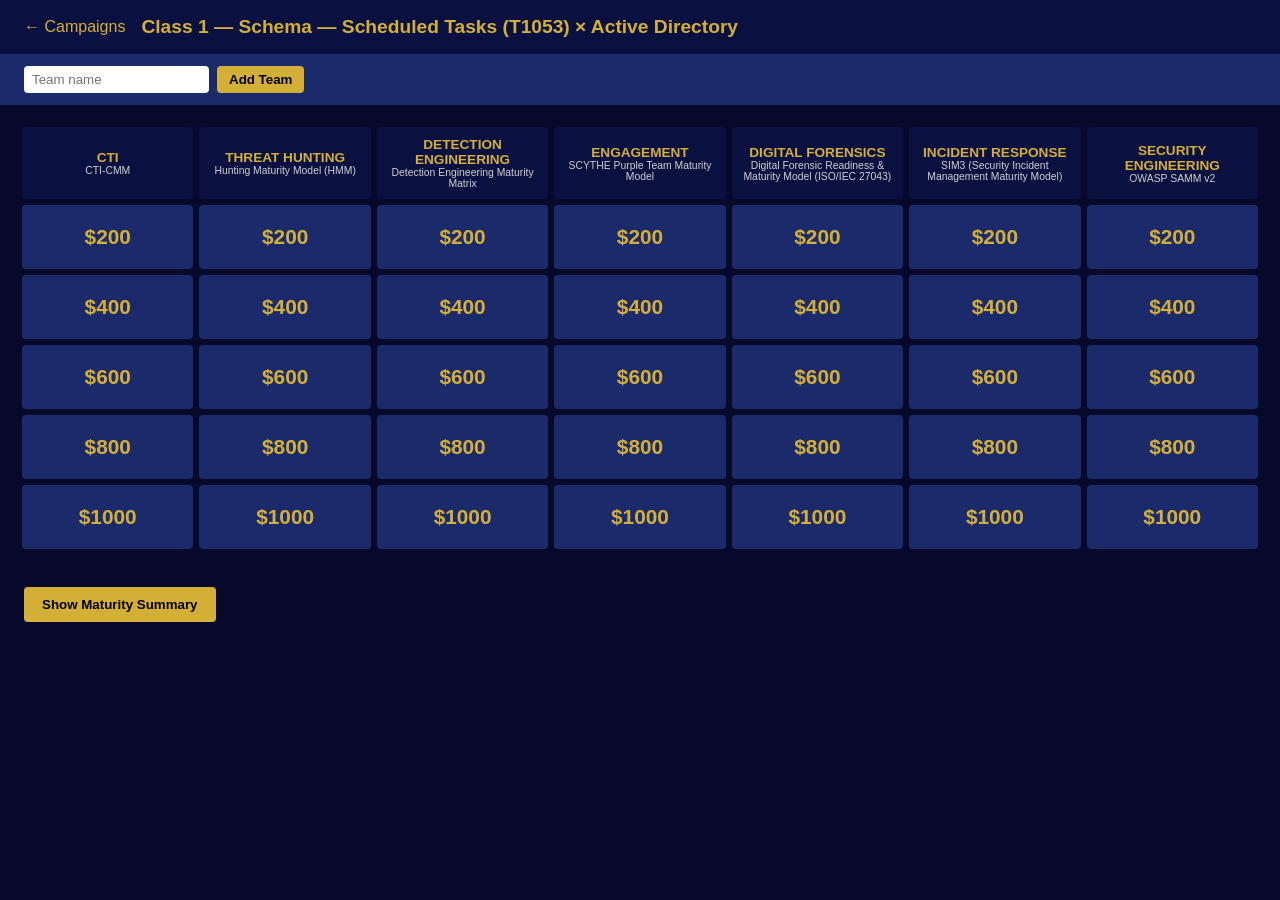
==== docs/board.html @ 270866ed "Add Phase 1 MVP: single-board static Jeopardy site for GitHub Pages Implements the first board from " ====
<!DOCTYPE html>
<html lang="en">
<head>
<meta charset="UTF-8">
<meta name="viewport" content="width=device-width, initial-scale=1.0">
<title>Hunt Jeopardy — Board</title>
<link rel="stylesheet" href="assets/css/style.css">
</head>
<body>
  <header class="topbar">
    <a href="index.html" class="back-link">&larr; Campaigns</a>
    <h1 id="campaign-title">Loading…</h1>
  </header>

  <section class="teams-panel" id="teams-panel">
    <div class="teams-controls">
      <input type="text" id="new-team-name" placeholder="Team name">
      <button id="add-team-btn">Add Team</button>
    </div>
    <div class="teams-scores" id="teams-scores"></div>
  </section>

  <main>
    <table class="board" id="board-table">
      <thead id="board-head"></thead>
      <tbody id="board-body"></tbody>
    </table>
  </main>

  <section class="summary-panel">
    <button id="show-summary-btn">Show Maturity Summary</button>
    <div id="summary-output"></div>
  </section>

  <div class="modal-backdrop" id="modal-backdrop">
    <div class="modal">
      <div class="modal-category" id="modal-category"></div>
      <div class="modal-points" id="modal-points"></div>
      <div class="modal-clue" id="modal-clue"></div>
      <button id="reveal-btn">Reveal Answer</button>
      <div class="modal-answer" id="modal-answer" hidden></div>
      <div class="modal-level" id="modal-level" hidden></div>

      <div class="modal-grading" id="modal-grading" hidden>
        <label for="grading-team">Award points to:</label>
        <select id="grading-team"></select>
        <button id="mark-correct-btn">Correct</button>
        <button id="mark-incorrect-btn">Incorrect / Skip</button>
      </div>

      <button class="modal-close" id="modal-close-btn">Close</button>
    </div>
  </div>

  <script src="assets/js/board.js"></script>
</body>
</html>
---- docs/assets/css/style.css ----
:root {
  --board-bg: #0a1140;
  --board-accent: #1b2a6b;
  --gold: #d4af37;
  --text: #f4f4f4;
  --correct: #1b7a3d;
  --incorrect: #8a1f1f;
  --used: #06092a;
}

* { box-sizing: border-box; }

body {
  margin: 0;
  font-family: "Segoe UI", Arial, sans-serif;
  background: var(--used);
  color: var(--text);
}

.landing {
  max-width: 720px;
  margin: 0 auto;
  padding: 48px 24px;
  text-align: center;
}

.landing h1 {
  color: var(--gold);
  font-size: 2.5rem;
  margin-bottom: 0;
}

.tagline { opacity: 0.85; }

.function-list {
  list-style: none;
  padding: 0;
  text-align: left;
  display: inline-block;
  margin: 24px 0;
}

.function-list li {
  padding: 6px 0;
  border-bottom: 1px solid var(--board-accent);
}

.play-button {
  display: inline-block;
  margin-top: 24px;
  padding: 14px 28px;
  background: var(--gold);
  color: #1a1a1a;
  font-weight: bold;
  text-decoration: none;
  border-radius: 6px;
}

.topbar {
  display: flex;
  align-items: center;
  gap: 16px;
  padding: 16px 24px;
  background: var(--board-bg);
}

.back-link { color: var(--gold); text-decoration: none; }

#campaign-title { margin: 0; color: var(--gold); font-size: 1.2rem; }

.teams-panel {
  padding: 12px 24px;
  background: var(--board-accent);
  display: flex;
  flex-wrap: wrap;
  gap: 16px;
  align-items: center;
}

.teams-controls { display: flex; gap: 8px; }

.teams-controls input {
  padding: 6px 8px;
  border-radius: 4px;
  border: none;
}

.teams-controls button {
  padding: 6px 12px;
  border-radius: 4px;
  border: none;
  background: var(--gold);
  cursor: pointer;
  font-weight: bold;
}

.teams-scores {
  display: flex;
  gap: 12px;
  flex-wrap: wrap;
}

.team-chip {
  background: var(--board-bg);
  padding: 6px 12px;
  border-radius: 4px;
  border: 1px solid var(--gold);
}

main {
  overflow-x: auto;
  padding: 16px;
}

table.board {
  width: 100%;
  border-collapse: separate;
  border-spacing: 6px;
  table-layout: fixed;
}

table.board th {
  background: var(--board-bg);
  color: var(--gold);
  padding: 10px 6px;
  font-size: 0.85rem;
  text-transform: uppercase;
  border-radius: 4px;
}

table.board th .model-name {
  display: block;
  font-size: 0.65rem;
  color: #cfcfcf;
  text-transform: none;
  font-weight: normal;
}

table.board td {
  padding: 0;
}

.cell-btn {
  width: 100%;
  height: 64px;
  background: var(--board-accent);
  color: var(--gold);
  border: none;
  border-radius: 4px;
  font-size: 1.3rem;
  font-weight: bold;
  cursor: pointer;
}

.cell-btn:hover { filter: brightness(1.2); }

.cell-btn.used {
  background: var(--used);
  color: #555;
  cursor: default;
}

.modal-backdrop {
  display: none;
  position: fixed;
  inset: 0;
  background: rgba(0,0,0,0.8);
  align-items: center;
  justify-content: center;
}

.modal-backdrop.open { display: flex; }

.modal {
  background: var(--board-bg);
  border: 2px solid var(--gold);
  border-radius: 8px;
  padding: 32px;
  max-width: 560px;
  width: 90%;
  text-align: center;
}

.modal-category { color: var(--gold); font-weight: bold; text-transform: uppercase; }
.modal-points { font-size: 1.5rem; margin: 8px 0 16px; }
.modal-clue { font-size: 1.2rem; margin-bottom: 20px; }
.modal-answer { font-size: 1.1rem; color: var(--gold); margin: 12px 0; }
.modal-level { font-size: 0.95rem; opacity: 0.85; margin-bottom: 12px; }

.modal button {
  margin: 6px;
  padding: 10px 18px;
  border-radius: 4px;
  border: none;
  cursor: pointer;
  font-weight: bold;
}

#reveal-btn { background: var(--gold); }
#mark-correct-btn { background: var(--correct); color: white; }
#mark-incorrect-btn { background: var(--incorrect); color: white; }
.modal-close { background: #444; color: white; }

.modal-grading select {
  padding: 6px;
  margin: 0 8px;
  border-radius: 4px;
  border: none;
}

.summary-panel {
  padding: 16px 24px 48px;
}

#show-summary-btn {
  padding: 10px 18px;
  background: var(--gold);
  border: none;
  border-radius: 4px;
  cursor: pointer;
  font-weight: bold;
}

#summary-output {
  margin-top: 16px;
}

.summary-row {
  display: flex;
  justify-content: space-between;
  padding: 8px 12px;
  background: var(--board-accent);
  border-radius: 4px;
  margin-bottom: 6px;
}
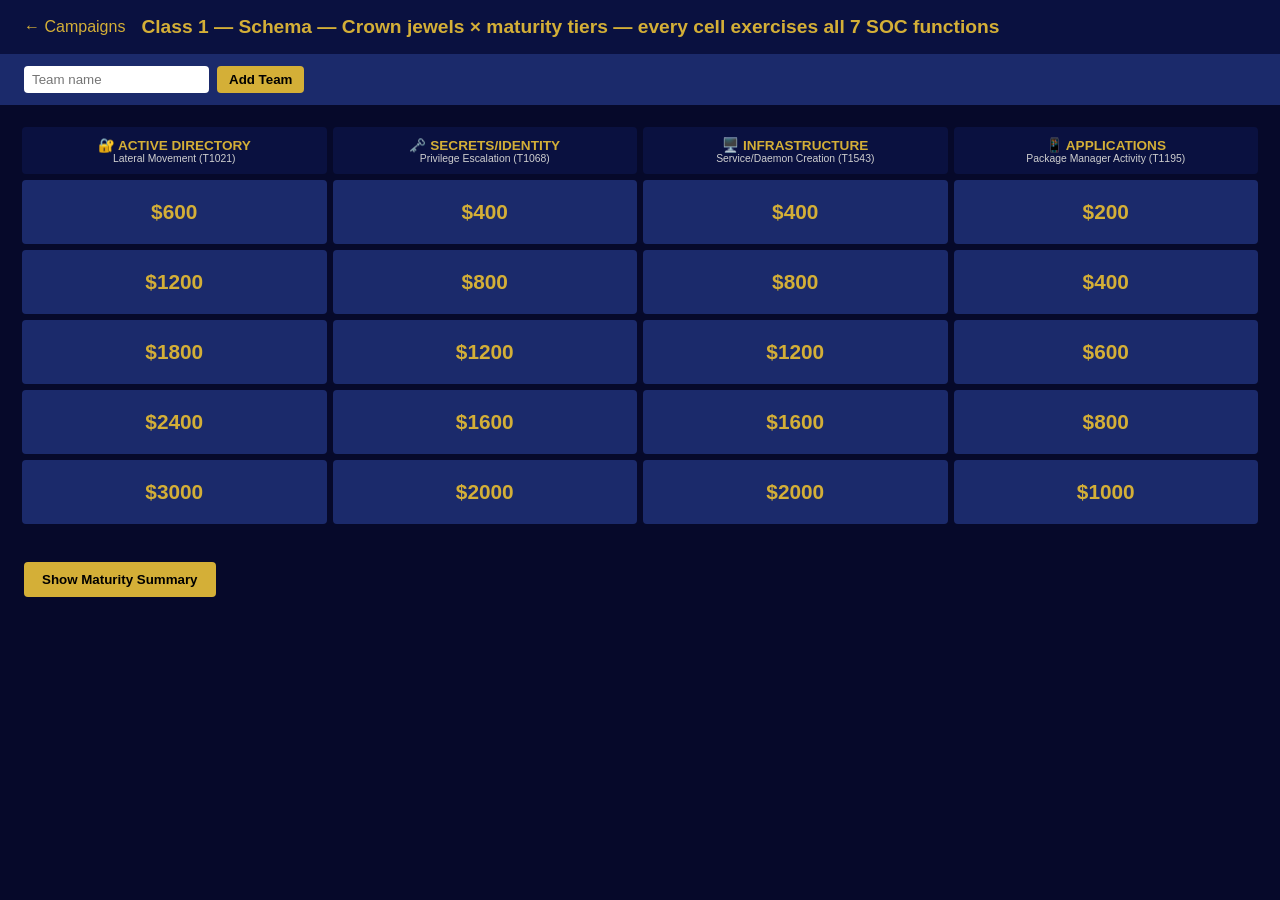
==== commit 2d081675: "Redesign board: crown jewels across, maturity tiers down, all 7 functions per cell Replace the funct" ====
--- a/docs/board.html
+++ b/docs/board.html
@@ -36,6 +36,7 @@
     <div class="modal">
       <div class="modal-category" id="modal-category"></div>
       <div class="modal-points" id="modal-points"></div>
+      <div class="modal-progress" id="modal-progress"></div>
       <div class="modal-clue" id="modal-clue"></div>
       <button id="reveal-btn">Reveal Answer</button>
       <div class="modal-answer" id="modal-answer" hidden></div>
--- a/docs/assets/css/style.css
+++ b/docs/assets/css/style.css
@@ -182,7 +182,8 @@
 }
 
 .modal-category { color: var(--gold); font-weight: bold; text-transform: uppercase; }
-.modal-points { font-size: 1.5rem; margin: 8px 0 16px; }
+.modal-points { font-size: 1.5rem; margin: 8px 0 4px; }
+.modal-progress { font-size: 0.85rem; opacity: 0.75; margin-bottom: 16px; }
 .modal-clue { font-size: 1.2rem; margin-bottom: 20px; }
 .modal-answer { font-size: 1.1rem; color: var(--gold); margin: 12px 0; }
 .modal-level { font-size: 0.95rem; opacity: 0.85; margin-bottom: 12px; }
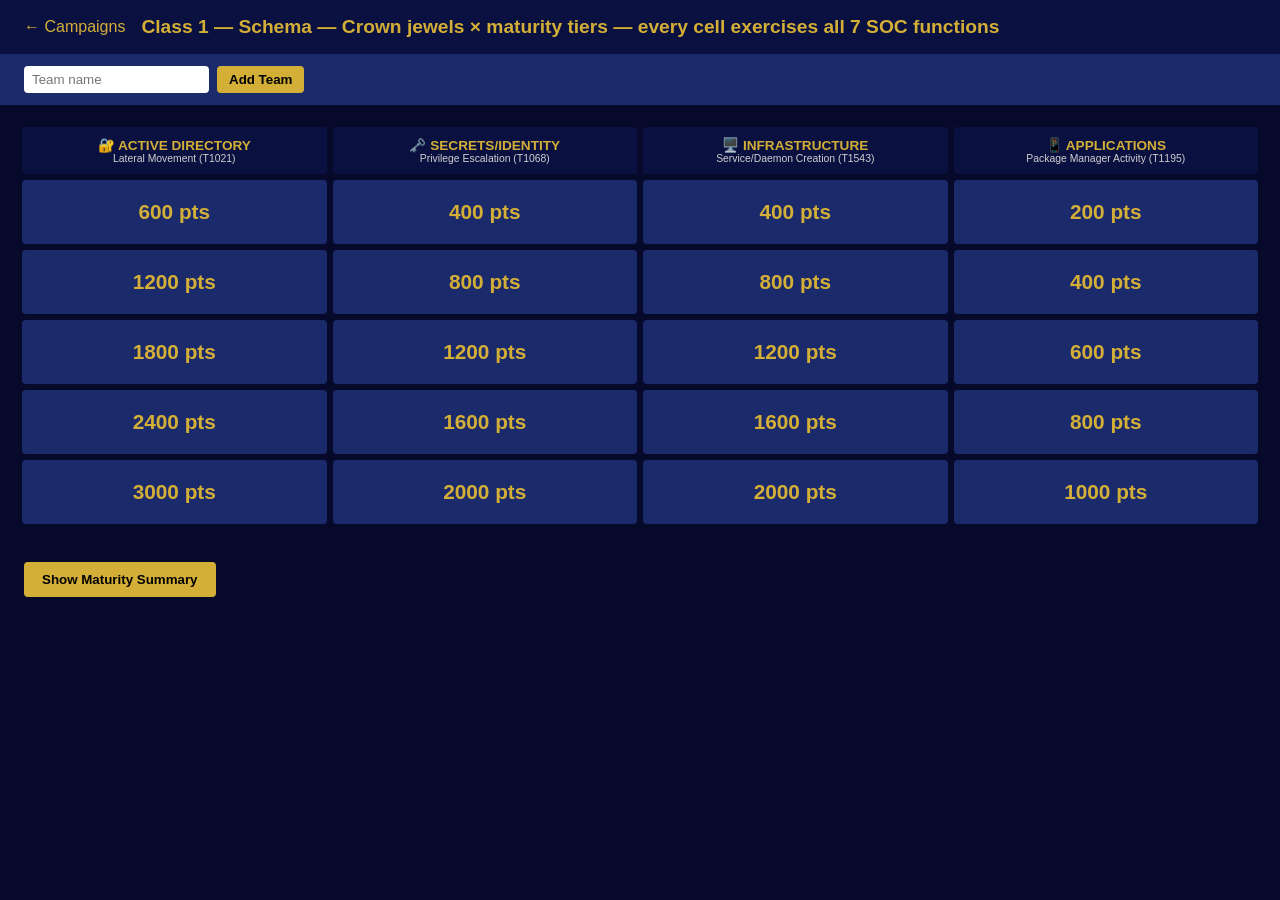
==== commit 8ae1bd34: "Reframe as a CTF-style jeopardy board, not the TV game show Drop dollar-sign point values in favor o" ====
--- a/docs/board.html
+++ b/docs/board.html
@@ -3,7 +3,7 @@
 <head>
 <meta charset="UTF-8">
 <meta name="viewport" content="width=device-width, initial-scale=1.0">
-<title>Hunt Jeopardy — Board</title>
+<title>Hunt CTF — Board</title>
 <link rel="stylesheet" href="assets/css/style.css">
 </head>
 <body>
